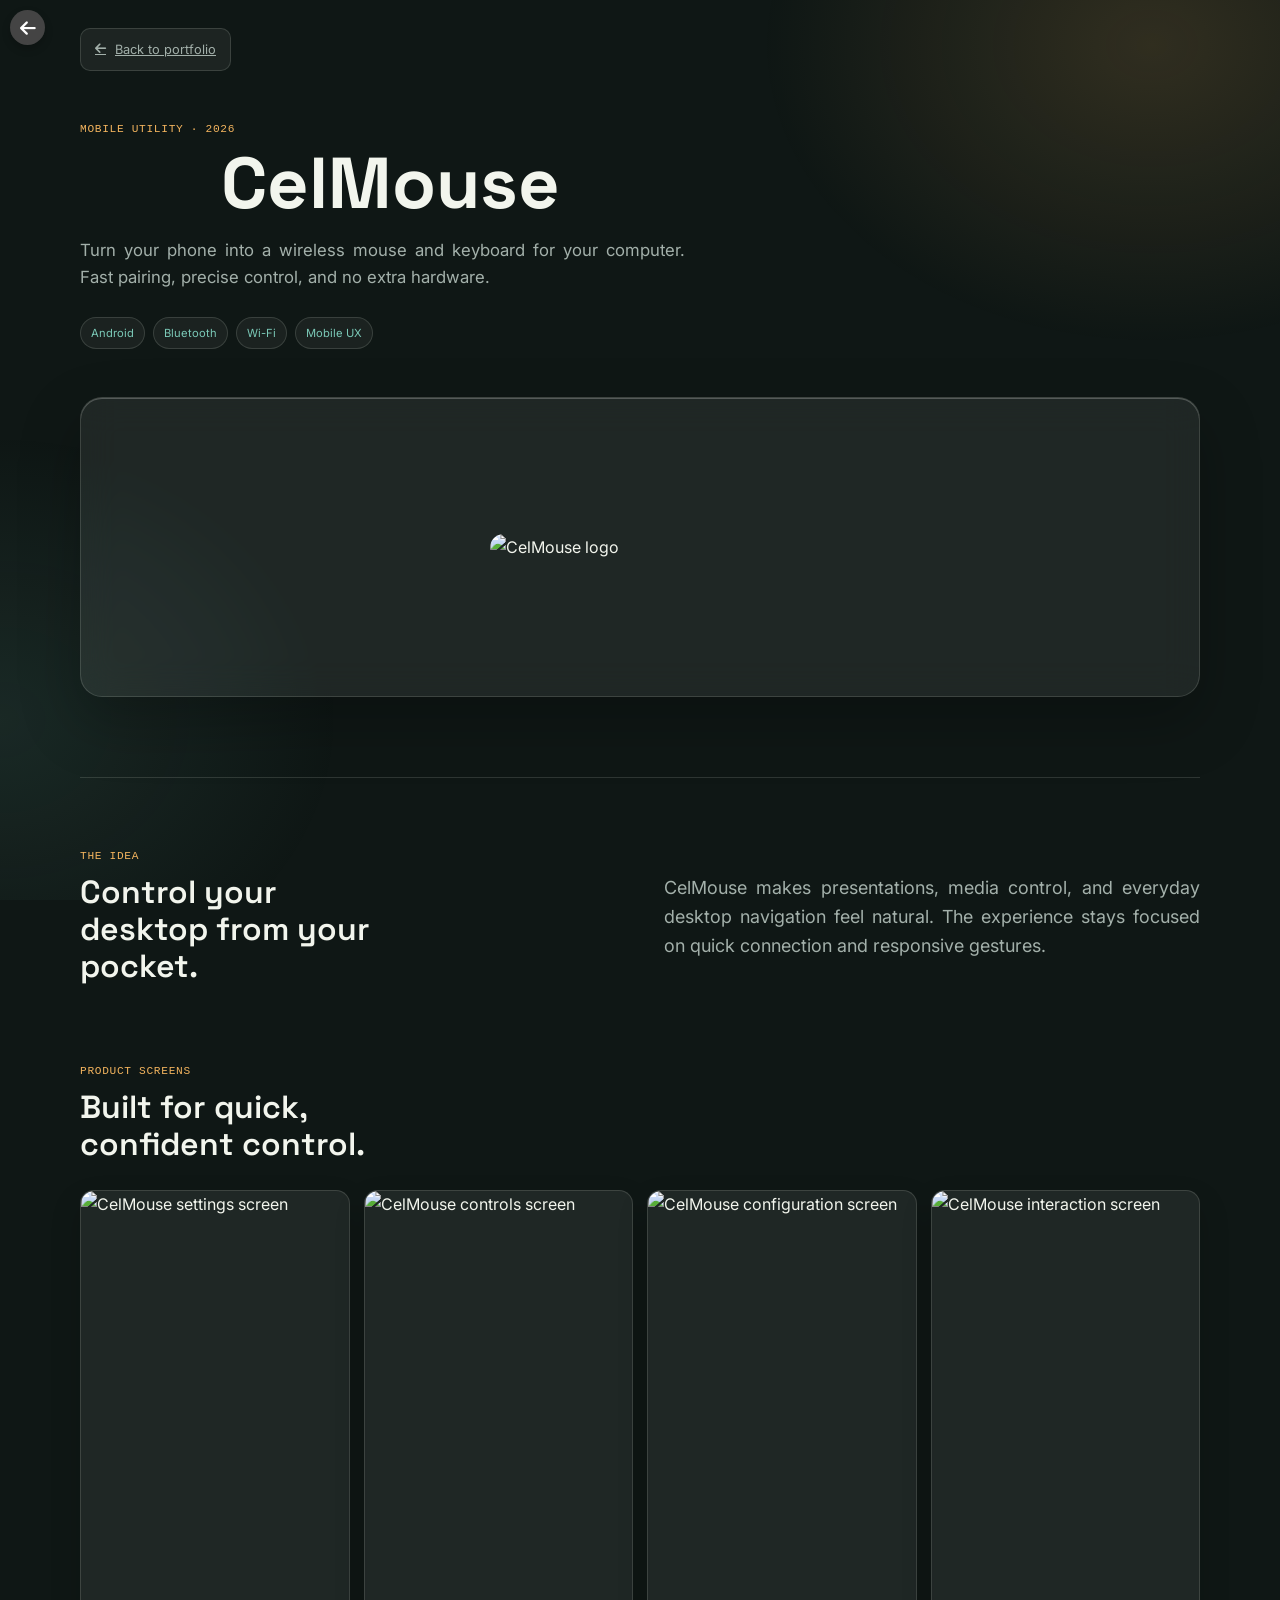
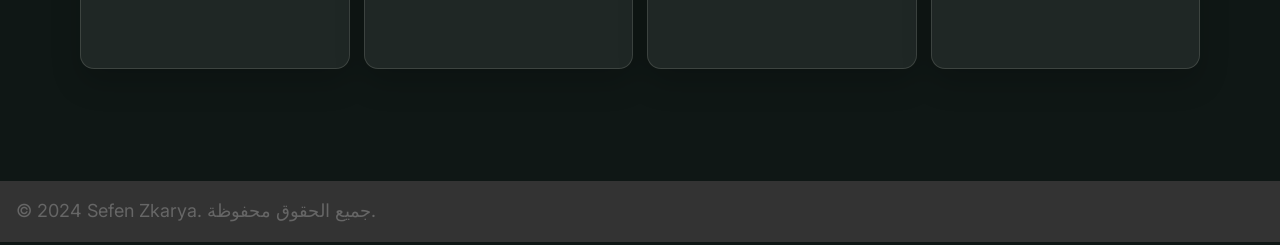
==== project1.html @ 1f72af79 "Add files via upload" ====
<!DOCTYPE html>
<html lang="en">
<head>
    <meta charset="UTF-8">
    <meta name="viewport" content="width=device-width, initial-scale=1.0">
    <link rel="stylesheet" href="https://cdnjs.cloudflare.com/ajax/libs/font-awesome/6.0.0-beta3/css/all.min.css">
    <title>CelMouse</title>
    <style>
        /* استيراد الخطوط */
        @import url('https://fonts.googleapis.com/css2?family=Roboto:wght@400;700&display=swap');
    
        * {
            margin: 0;
            padding: 0;
            box-sizing: border-box;
        }
    
        body {
            font-family: 'Roboto', sans-serif;
            background-color: #f4f4f4;
            color: #333;
        }
    
/* تصميم الشريط العلوي */
/* تصميم الشريط العلوي */
header.navbar {
    position: fixed;
    top: 10px;  /* تحديد المسافة من الأعلى */
    left: 10px; /* تحديد المسافة من اليسار */
    z-index: 10;
}

/* تصميم زر الرجوع */
header.navbar .back-button {
    color: #fff;
    font-size: 18px;  /* حجم الأيقونة */
    display: flex;
    align-items: center;
    justify-content: center;
    width: 35px;  /* عرض الزر */
    height: 35px; /* ارتفاع الزر */
    background-color: #444;
    border-radius: 50%;
    transition: background-color 0.3s ease, transform 0.3s ease;
    box-shadow: 0 4px 8px rgba(0, 0, 0, 0.2);
    text-decoration: none;
}

header.navbar .back-button:hover {
    background-color: #ff6600; /* تغيير اللون عند المرور */
    transform: scale(1.1);
}

/* إزالة النص لضبطه كزر أيقونة فقط */
header.navbar .back-button i {
    margin: 0;
}

/* تصميم متجاوب للأجهزة الصغيرة */
@media only screen and (max-width: 768px) {
    header.navbar .back-button {
        font-size: 16px;
        width: 30px;
        height: 30px;
    }
}



    
        .section {
            max-width: 1200px;
            margin: 3rem auto;
            padding: 2rem;
            background-color: #fff;
            border-radius: 8px;
            box-shadow: 0 4px 12px rgba(0, 0, 0, 0.1);
            overflow: hidden;
        }
    
        h1 {
            font-size: 36px;
            color: #333;
            margin-bottom: 1rem;
            text-align: center;
            font-weight: 700;
        }
    
        p {
            font-size: 18px;
            line-height: 1.6;
            color: #666;
            margin-bottom: 1.5rem;
            text-align: justify;
        }
    
        /* تأثير الصورة الرئيسية */
        .main-image {
            width: 100%;
            height: 200px;
            object-fit: contain;
            border-radius: 200px;
            margin-top: 1rem;
            transition: transform 0.3s ease-in-out;
        }
    
        .main-image:hover {
            transform: scale(1.05);
        }
    
        /* قسم الصور التفاعلية */
        .gallery {
            display: flex;
            justify-content: center;
            align-items: center;
            gap: 1rem;
            margin-top: 3rem;
            position: relative;
        }

        .gallery img {
            width: 500px;  /* تصغير الصور */
            height: 500px;
            object-fit: contain;
            border-radius: 8px;
            transition: transform 0.3s ease-in-out, filter 0.3s ease;
            cursor: pointer;
        }

        .gallery img:hover {
            transform: scale(1.05);  /* تكبير الصورة عند المرور عليها */
            filter: brightness(0.8);
        }
    
        .gallery .arrow {
            position: absolute;
            top: 50%;
            transform: translateY(-50%);
            background-color: rgba(0, 0, 0, 0.5);
            color: white;
            padding: 10px;
            font-size: 24px;
            border-radius: 50%;
            cursor: pointer;
            z-index: 10;
        }
    
        .gallery .left-arrow {
            left: 0;
        }
    
        .gallery .right-arrow {
            right: 0;
        }
    
        footer {
            background-color: #333;
            color: #fff;
            text-align: center;
            padding: 1rem;
            font-size: 14px;
            margin-top: 2rem;
        }
    
        footer p {
            margin: 0;
        }
    
        /* الاستجابة (Responsive) */
        @media only screen and (max-width: 768px) {
            h1 {
                font-size: 28px;
            }
    
            p {
                font-size: 16px;
            }
    
            .section {
                padding: 1.5rem;
            }
    
            /* صورة الرئيسة */
            .main-image {
                width: 90%;
                height: 250px;  /* تصغير الارتفاع على الهواتف */
            }
    
            /* الصور التفاعلية */
            .gallery {
                flex-direction: column;
                align-items: center;
            }
    
            .gallery img {
                width: 90%; /* زيادة عرض الصور في الهواتف */
                height: auto;
            }
    
            .gallery .arrow {
                font-size: 20px;
                padding: 8px;
            }
    
            /* ضبط المسافات للمودال */
            .modal-content {
                max-width: 95%;
                max-height: 95%;
            }
    
            .modal-content img {
                width: 100%;
                height: auto;
            }
        }
    
        /* تأثير المودال */
/* تأثير المودال */
.modal {
    display: none;
    position: fixed;
    top: 0;
    left: 0;
    width: 100%;
    height: 100%;
    background-color: rgba(0, 0, 0, 0.7);
    justify-content: center;
    align-items: center;
    z-index: 1000;
}

/* إعدادات المحتوى داخل المودال */
.modal-content {
    display: flex;
    justify-content: center;
    align-items: center;
    width: 100%; /* تأكد أن المحتوى يمكن أن يمتد إلى عرض كامل الشاشة */
    height: 100%; /* تأكد أن المحتوى يمكن أن يمتد إلى ارتفاع كامل الشاشة */
    max-width: 90%;
    max-height: 90%;
    margin: auto;
    overflow: hidden; /* لضمان عدم خروج الصورة من داخل المودال */
    border-radius: 8px;
}

/* إعدادات الصورة داخل المودال */
.modal-content img {
    max-width: 100%;
    max-height: 100%;
    object-fit: contain; /* التأكد من أن الصورة تظهر بالكامل */
}

    
        .close {
            position: absolute;
            top: 20px;
            right: 20px;
            color: white;
            font-size: 30px;
            font-weight: bold;
            cursor: pointer;
        }
    </style>
    <link rel="stylesheet" href="project-details.css">
    
</head>
<body class="project-page">
    <header class="navbar">
        <a href="index(12).html" class="back-button">
            <i class="fas fa-arrow-left"></i>
        </a>
    </header>
    <main class="project-modern">
        <a href="index(12).html" class="project-back"><i class="fas fa-arrow-left"></i> Back to portfolio</a>
        <section class="project-hero">
            <div class="project-heading"><span class="project-kicker">Mobile utility · 2026</span><h1>CelMouse</h1><p>Turn your phone into a wireless mouse and keyboard for your computer. Fast pairing, precise control, and no extra hardware.</p><div class="project-tech"><span>Android</span><span>Bluetooth</span><span>Wi-Fi</span><span>Mobile UX</span></div></div>
            <div class="project-logo-wrap"><img src="projects/project1.png" alt="CelMouse logo" class="project-logo-large"></div>
        </section>
        <section class="project-details-grid"><div><span class="project-kicker">The idea</span><h2>Control your desktop from your pocket.</h2></div><p>CelMouse makes presentations, media control, and everyday desktop navigation feel natural. The experience stays focused on quick connection and responsive gestures.</p></section>
        <section class="project-gallery"><div class="project-gallery-heading"><span class="project-kicker">Product screens</span><h2>Built for quick, confident control.</h2></div><div class="project-gallery-grid"><img src="prezenprojects/project1/unnamed.png" alt="CelMouse settings screen"><img src="prezenprojects/project1/unnamed1.png" alt="CelMouse controls screen"><img src="prezenprojects/project1/unnamed3.png" alt="CelMouse configuration screen"><img src="prezenprojects/project1/unnamed4.png" alt="CelMouse interaction screen"></div></section>
    </main>
    <div class="section legacy-project-section">
        <h1>CelMouse</h1>
        
        <!-- الصورة الرئيسية تظهر بعد اسم المشروع مباشرة -->
        <img src="projects/project1.png" alt="CelMouse project logo" class="main-image">
        
        <p> يحول هاتفك الذكي إلى جهاز تحكم ذكي لجهاز الكمبيوتر الخاص بك! يتيح لك التحكم في الماوس ولوحة المفاتيح بجهاز الكمبيوتر عن طريق إمالة هاتفك. لا كابلات ولا متاعب - فقط قم بتحريك هاتفك وشاهد السحر يحدث على شاشة جهاز الكمبيوتر الخاص بك!
            <br><br>الميزات الرئيسية:
            <ul>
                <li>تحكم دقيق بالماوس: تحرك المؤشر بسهولة باستخدام حساسيات قابلة للتعديل.</li>
                <li>محاكاة لوحة المفاتيح: اكتب مباشرة من هاتفك.</li>
                <li>تخصيص الإعدادات: ضبط الحساسية وعناصر التحكم.</li>
                <li>تحكم في العروض التقديمية والوسائط: مثالي للطلاب والمحترفين.</li>
                <li>تواصل عبر Wi-Fi أو Bluetooth: اتصال فوري.</li>
            </ul>

            <br>الفوائد:
            <ul>
                <li>زيادة الإنتاجية والراحة.</li>
                <li>مثالي للطلاب، اللاعبين، محترفي المكاتب، وعشاق الوسائط.</li>
            </ul>

            <br>حالات الاستخدام:
            <ul>
                <li>طلاب ومعلمون: التحكم في عروض الشرائح.</li>
                <li>لاعبون: التنقل بين القوائم.</li>
                <li>محترفو المكاتب: تقديم العروض والمشاركة في الاجتماعات.</li>
                <li>عشاق الأفلام: التحكم في مشغلات الفيديو.</li>
            </ul>

            <br>كيفية الاستخدام:
            <ul>
                <li>تحميل التطبيق على هاتفك.</li>
                <li>تثبيت البرنامج على جهاز الكمبيوتر.</li>
                <li>الاتصال عبر Wi-Fi أو Bluetooth.</li>
            </ul>

            <br>التوافق:
            <ul>
                <li>متوافق مع أنظمة التشغيل الرئيسية (Windows، macOS، Linux).</li>
            </ul>
        </p>
        
        <!-- معرض الصور التفاعلي -->
        <div class="gallery">
            <div class="arrow left-arrow">&lt;</div>
            <img src="prezenprojects/project1/unnamed.png" alt="CelMouse screen" class="gallery-image">
            <img src="prezenprojects/project1/unnamed1.png" alt="CelMouse screen" class="gallery-image">
            <img src="prezenprojects/project1/unnamed3.png" alt="CelMouse screen" class="gallery-image">
            <img src="prezenprojects/project1/unnamed4.png" alt="CelMouse screen" class="gallery-image">
            <div class="arrow right-arrow">&gt;</div>
        </div>
    </div>
    <footer>
        <p>&copy; 2024 Sefen Zkarya. جميع الحقوق محفوظة.</p>
    </footer>

    <!-- مودال لتكبير الصورة عند النقر عليها -->
    <div id="imageModal" class="modal">
        <span class="close">&times;</span>
        <div class="modal-content">
            <img src="" alt="صورة مكبرة" id="modalImage">
        </div>
    </div>

    <script>
        // عرض المودال عند الضغط على صورة
        const images = document.querySelectorAll('.gallery-image');
        const modal = document.getElementById('imageModal');
        const modalImage = document.getElementById('modalImage');
        const closeBtn = document.querySelector('.close');
    
        images.forEach(image => {
            image.addEventListener('click', function() {
                modal.style.display = 'flex';
                modalImage.src = this.src;
            });
        });
    
        // إغلاق المودال
        closeBtn.addEventListener('click', () => {
            modal.style.display = 'none';
        });
    
        // إغلاق المودال عند النقر في أي مكان خارج الصورة
        window.addEventListener('click', (event) => {
            if (event.target === modal) {
                modal.style.display = 'none';
            }
        });
    
        // إضافة تأثير حركة للصور باستخدام الأسهم
        const leftArrow = document.querySelector('.left-arrow');
        const rightArrow = document.querySelector('.right-arrow');
        let currentIndex = 0;
    
        function showImage(index) {
            images.forEach((img, i) => {
                img.style.display = i === index ? 'block' : 'none';
            });
        }
    
        leftArrow.addEventListener('click', () => {
            currentIndex = (currentIndex === 0) ? images.length - 1 : currentIndex - 1;
            showImage(currentIndex);
        });
    
        rightArrow.addEventListener('click', () => {
            currentIndex = (currentIndex === images.length - 1) ? 0 : currentIndex + 1;
            showImage(currentIndex);
        });
    
        // إظهار الصورة الأولى عند تحميل الصفحة
        showImage(currentIndex);
    
        // إضافة تأثير انتقال عند عرض الصور
        images.forEach(image => {
            image.style.transition = 'transform 0.3s ease-in-out';
        });
    
        // وظيفة التمرير التلقائي للصور
        function autoSlide() {
            setInterval(() => {
                currentIndex = (currentIndex === images.length - 1) ? 0 : currentIndex + 1;
                showImage(currentIndex);
            }, 3000); // تغيير الصورة كل 3 ثوانٍ (يمكنك تغيير المدة حسب رغبتك)
        }
    
        // تفعيل التمرير التلقائي عند تحميل الصفحة
        autoSlide();
    
        // إضافة إمكانية السحب (Swipe) للانتقال بين الصور
        let startX = 0;
        let endX = 0;
    
        // بدء السحب
        images.forEach(image => {
            image.addEventListener('touchstart', (event) => {
                startX = event.touches[0].clientX; // حفظ موقع السحب عند بداية اللمس
            });
        });
    
        // أثناء السحب
        images.forEach(image => {
            image.addEventListener('touchmove', (event) => {
                endX = event.touches[0].clientX; // تحديث الموقع أثناء السحب
            });
        });
    
        // نهاية السحب
        images.forEach(image => {
            image.addEventListener('touchend', () => {
                if (startX - endX > 50) {
                    // السحب لليسار
                    currentIndex = (currentIndex === images.length - 1) ? 0 : currentIndex + 1;
                    showImage(currentIndex);
                } else if (endX - startX > 50) {
                    // السحب لليمين
                    currentIndex = (currentIndex === 0) ? images.length - 1 : currentIndex - 1;
                    showImage(currentIndex);
                }
            });
        });
    </script>
    
    
    
</body>
</html>
---- project-details.css ----
@import url('https://fonts.googleapis.com/css2?family=Space+Grotesk:wght@500;600;700&family=Inter:wght@400;500;600&display=swap');

.project-page{min-width:320px;min-height:100vh;margin:0;color:#f2f5ed;background:#0f1715;font:400 16px/1.65 Inter,'Segoe UI',sans-serif}
.project-page::before{content:'';position:fixed;z-index:0;inset:0;pointer-events:none;background:radial-gradient(600px 460px at 90% 5%,rgba(243,180,94,.15),transparent 65%),radial-gradient(500px 420px at 0% 80%,rgba(123,201,183,.1),transparent 68%)}
.project-modern{position:relative;z-index:1;width:min(1120px,90%);margin:0 auto;padding:28px 0 80px}
.project-back{display:inline-flex;align-items:center;gap:9px;margin-bottom:52px;padding:10px 14px;border:1px solid rgba(238,244,235,.14);border-radius:10px;color:#a3b0aa;background:rgba(255,255,255,.06);font-size:.8rem;transition:transform .25s,color .25s,border-color .25s}
.project-back:hover{transform:translateX(-4px);border-color:#f3b45e;color:#f3b45e}
.project-hero{display:grid;align-items:center;gap:48px;padding-bottom:80px;border-bottom:1px solid rgba(238,244,235,.14)}
.project-heading{max-width:620px}.project-kicker{display:block;margin-bottom:12px;color:#f3b45e;font:500 .7rem 'JetBrains Mono',monospace;letter-spacing:.06em;text-transform:uppercase}.project-heading h1{margin-bottom:18px;color:#f2f5ed;font:700 4.5rem/1 var(--display,'Space Grotesk'),'Segoe UI',sans-serif}.project-heading p{max-width:55ch;margin:0;color:#a3b0aa;font-size:1.05rem}.project-tech{display:flex;flex-wrap:wrap;gap:8px;margin-top:26px}.project-tech span{padding:6px 10px;border:1px solid rgba(238,244,235,.14);border-radius:999px;color:#7bc9b7;background:rgba(255,255,255,.05);font-size:.7rem}
.project-logo-wrap{display:grid;place-items:center;min-height:300px;padding:28px;border:1px solid rgba(238,244,235,.14);border-radius:22px;background:rgba(255,255,255,.07);box-shadow:inset 0 1px 0 rgba(255,255,255,.24),0 24px 60px rgba(0,0,0,.25);backdrop-filter:blur(18px)}.project-logo-wrap-purple{background:linear-gradient(145deg,rgba(112,68,205,.55),rgba(43,31,93,.48))}.project-logo-large{width:min(75%,300px);height:auto;object-fit:contain;border-radius:14px}
.project-details-grid{display:grid;grid-template-columns:1fr 1fr;gap:48px;padding:72px 0}.project-details-grid h2,.project-gallery h2{max-width:14ch;color:#f2f5ed;font:600 2rem/1.15 'Space Grotesk','Segoe UI',sans-serif}.project-details-grid>p{align-self:end;max-width:52ch;color:#a3b0aa}
.project-gallery{padding-top:8px}.project-gallery-heading{margin-bottom:28px}.project-gallery-grid{display:grid;grid-template-columns:repeat(4,1fr);gap:14px}.project-gallery-grid img{width:100%;aspect-ratio:9/16;object-fit:cover;border:1px solid rgba(238,244,235,.14);border-radius:14px;background:rgba(255,255,255,.07);box-shadow:0 14px 30px rgba(0,0,0,.18);transition:transform .35s cubic-bezier(.22,1,.36,1),border-color .35s,box-shadow .35s}.project-gallery-grid img:hover{transform:translateY(-7px) scale(1.02);border-color:#7bc9b7;box-shadow:0 22px 36px rgba(0,0,0,.3)}
.legacy-project-section{display:none!important}
@media(max-width:760px){.project-modern{padding-top:20px}.project-back{margin-bottom:34px}.project-hero{grid-template-columns:1fr;gap:34px;padding-bottom:52px}.project-heading h1{font-size:3.3rem}.project-heading p{font-size:.95rem}.project-logo-wrap{min-height:220px}.project-details-grid{grid-template-columns:1fr;gap:18px;padding:52px 0}.project-details-grid h2,.project-gallery h2{font-size:1.7rem}.project-gallery-grid{grid-template-columns:repeat(2,1fr);gap:10px}.project-gallery-grid img{border-radius:10px}}
@media(prefers-reduced-motion:reduce){.project-back,.project-gallery-grid img{transition:none}}
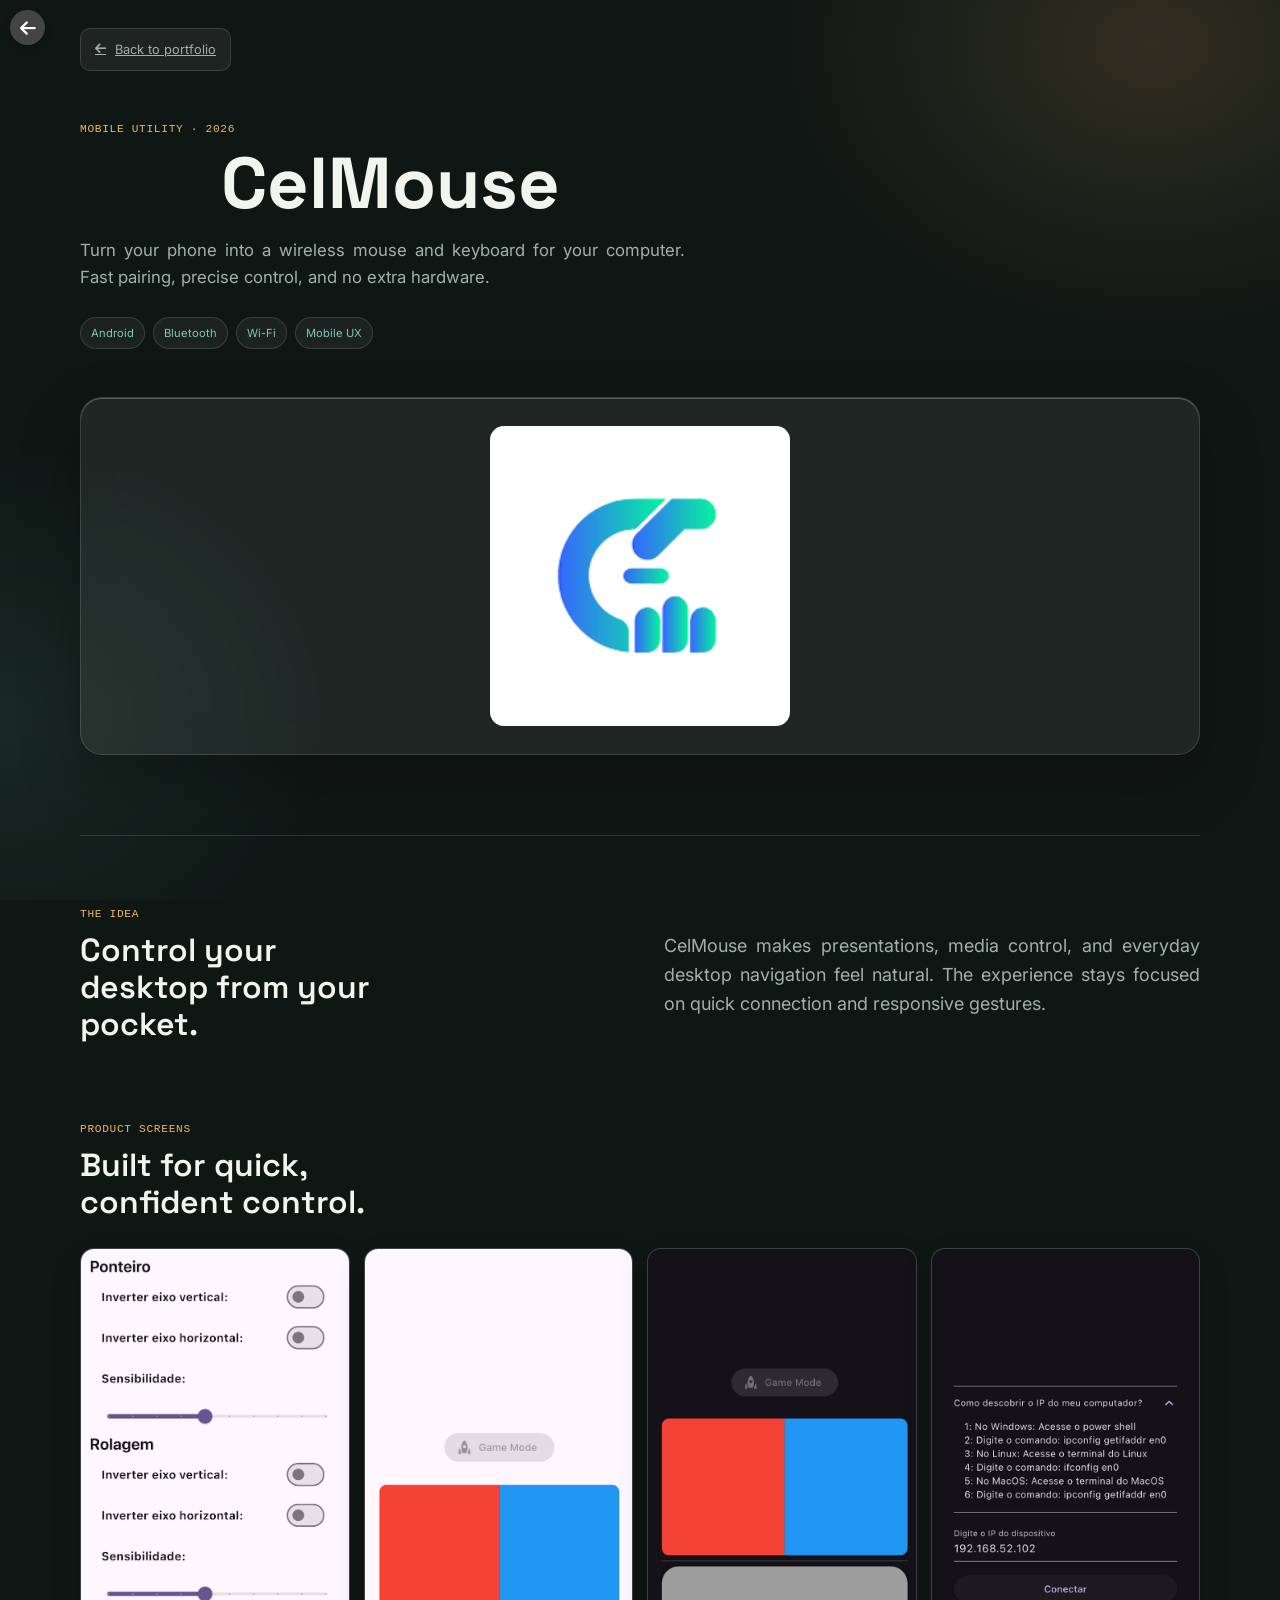
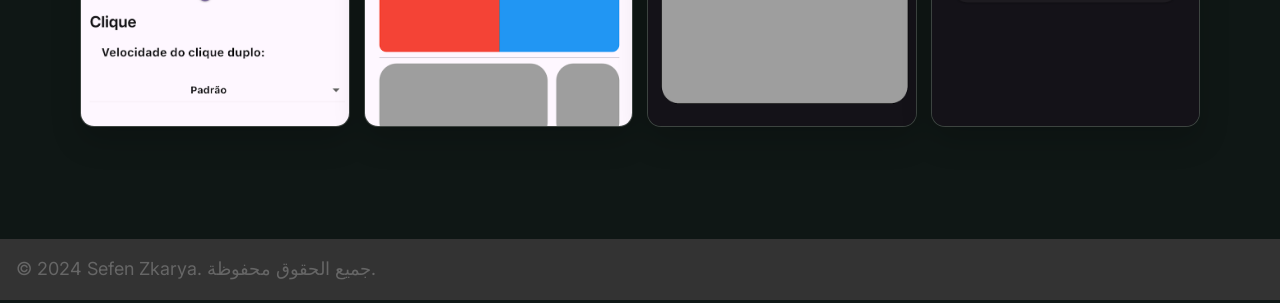
==== commit 0ceef697: "Update project1.html" ====
--- a/project1.html
+++ b/project1.html
@@ -271,7 +271,7 @@
         </a>
     </header>
     <main class="project-modern">
-        <a href="index(12).html" class="project-back"><i class="fas fa-arrow-left"></i> Back to portfolio</a>
+        <a href="index.html" class="project-back"><i class="fas fa-arrow-left"></i> Back to portfolio</a>
         <section class="project-hero">
             <div class="project-heading"><span class="project-kicker">Mobile utility · 2026</span><h1>CelMouse</h1><p>Turn your phone into a wireless mouse and keyboard for your computer. Fast pairing, precise control, and no extra hardware.</p><div class="project-tech"><span>Android</span><span>Bluetooth</span><span>Wi-Fi</span><span>Mobile UX</span></div></div>
             <div class="project-logo-wrap"><img src="projects/project1.png" alt="CelMouse logo" class="project-logo-large"></div>
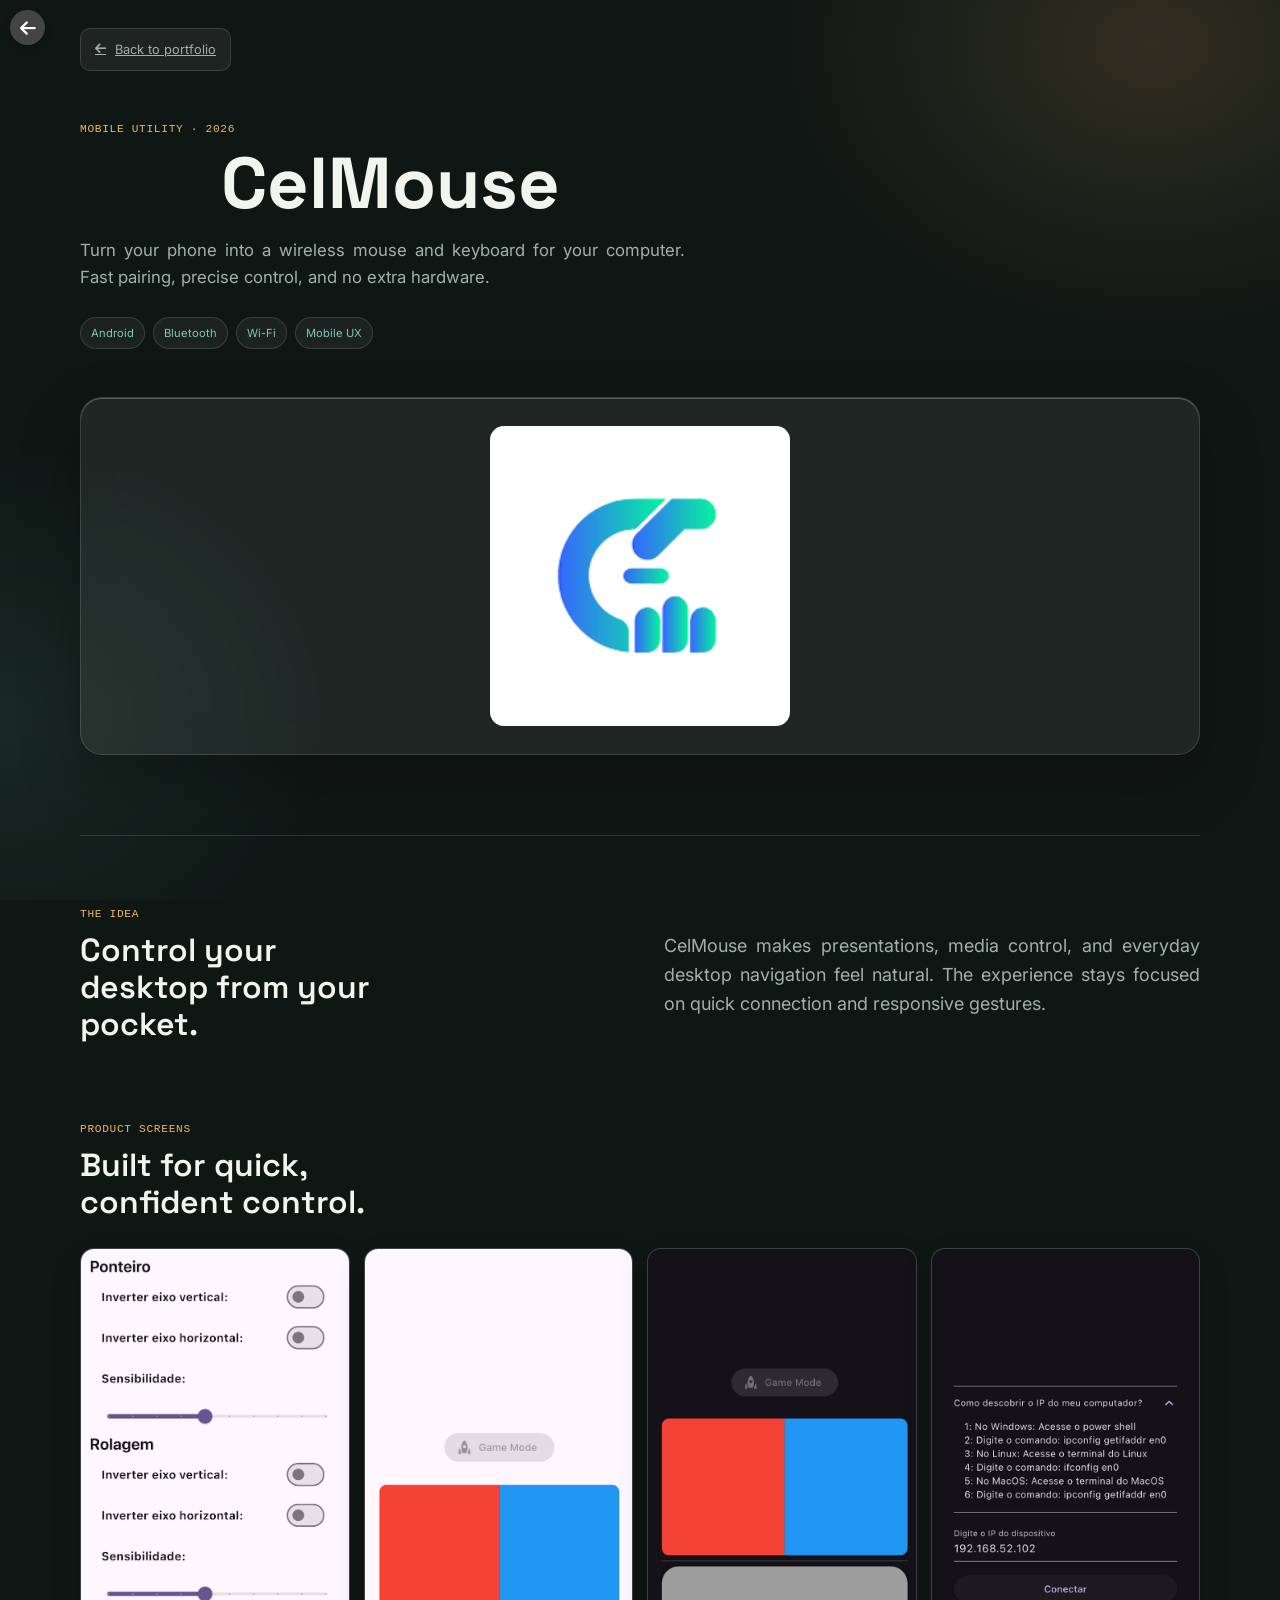
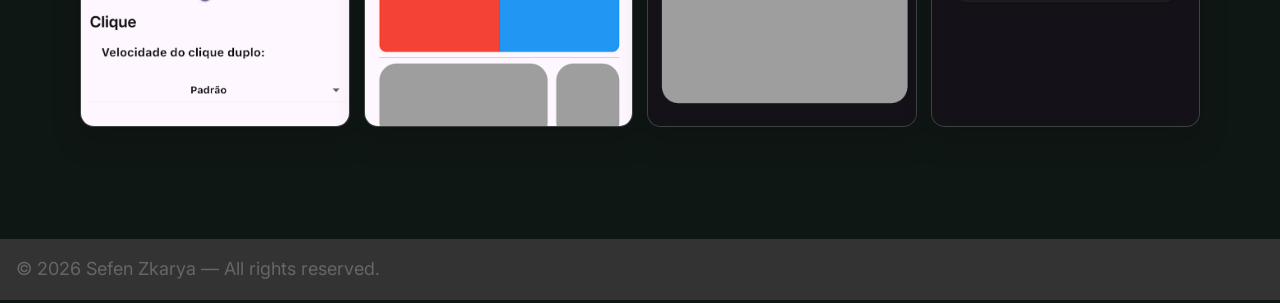
==== commit 70e3e1a8: "Update project1.html" ====
--- a/project1.html
+++ b/project1.html
@@ -266,7 +266,7 @@
 </head>
 <body class="project-page">
     <header class="navbar">
-        <a href="index(12).html" class="back-button">
+        <a href="index.html" class="back-button">
             <i class="fas fa-arrow-left"></i>
         </a>
     </header>
@@ -333,7 +333,7 @@
         </div>
     </div>
     <footer>
-        <p>&copy; 2024 Sefen Zkarya. جميع الحقوق محفوظة.</p>
+        <p>&copy; 2026 Sefen Zkarya — All rights reserved.</p>
     </footer>
 
     <!-- مودال لتكبير الصورة عند النقر عليها -->
